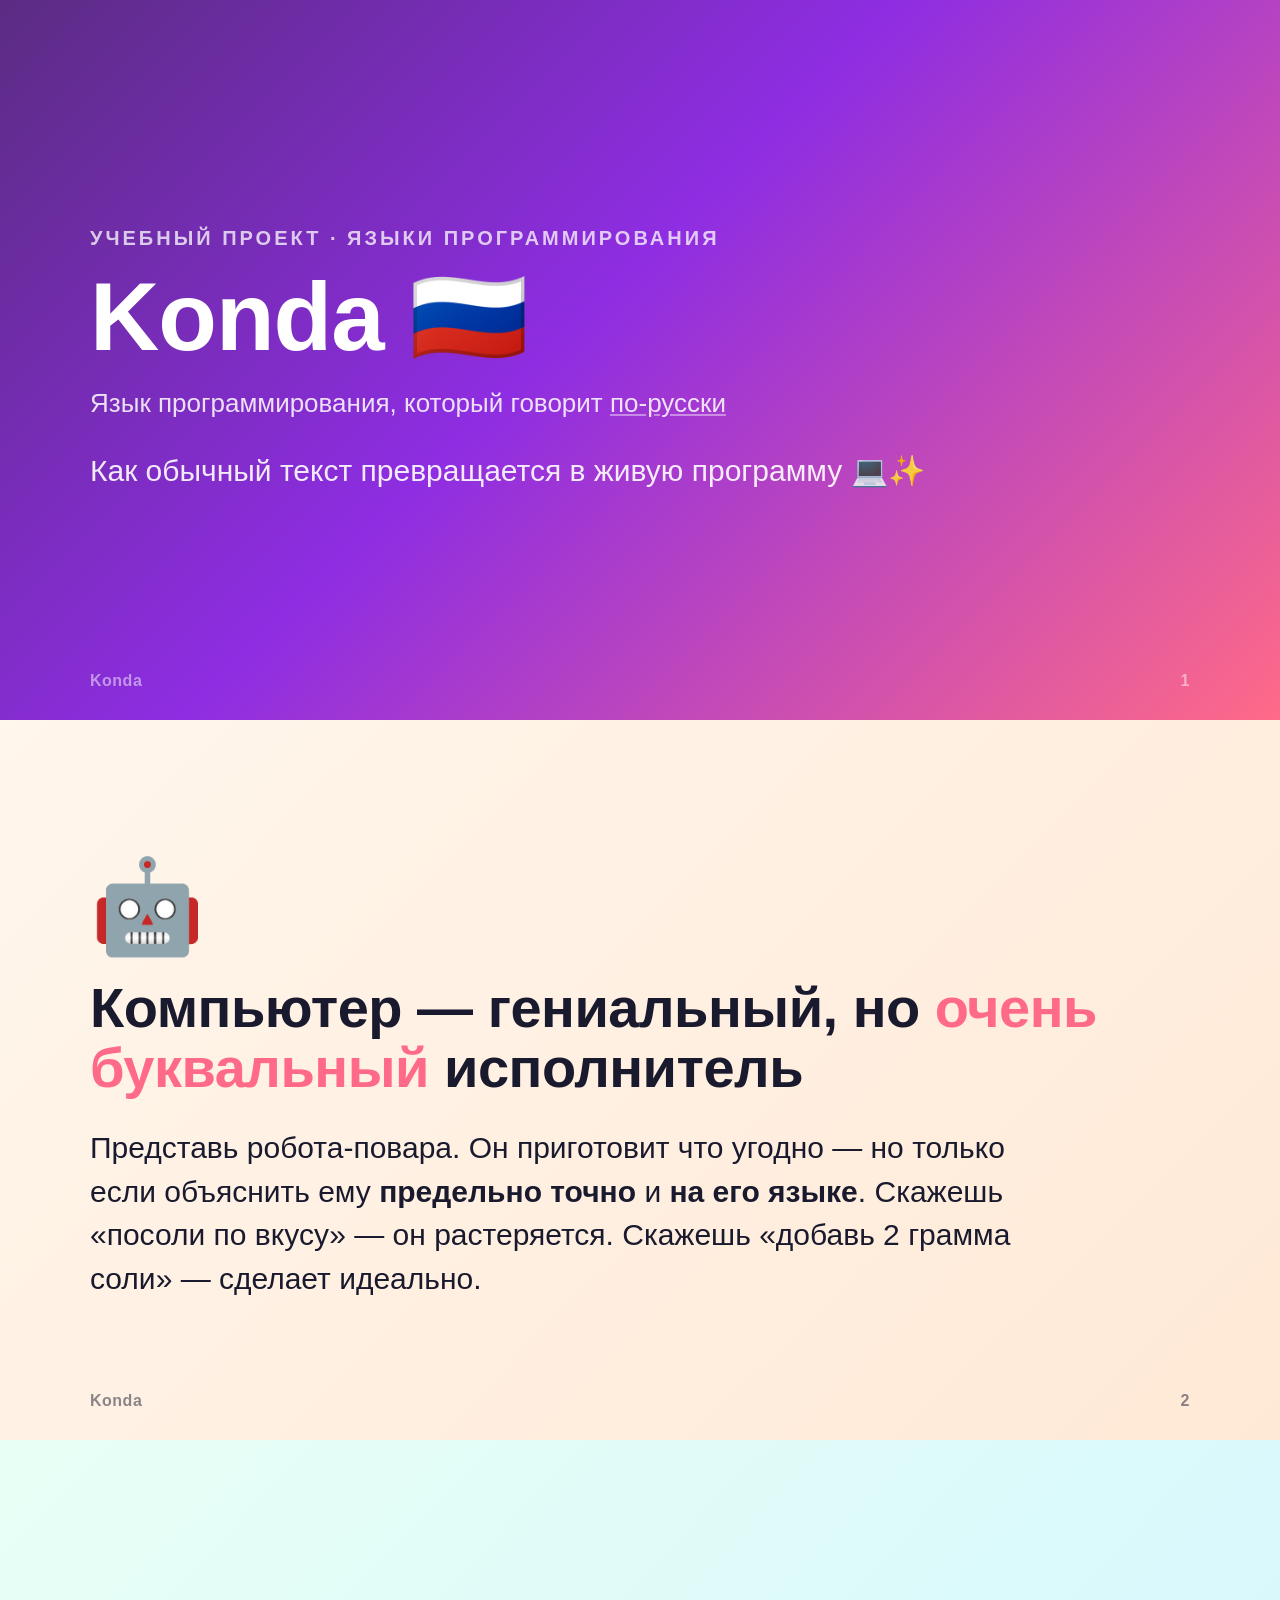
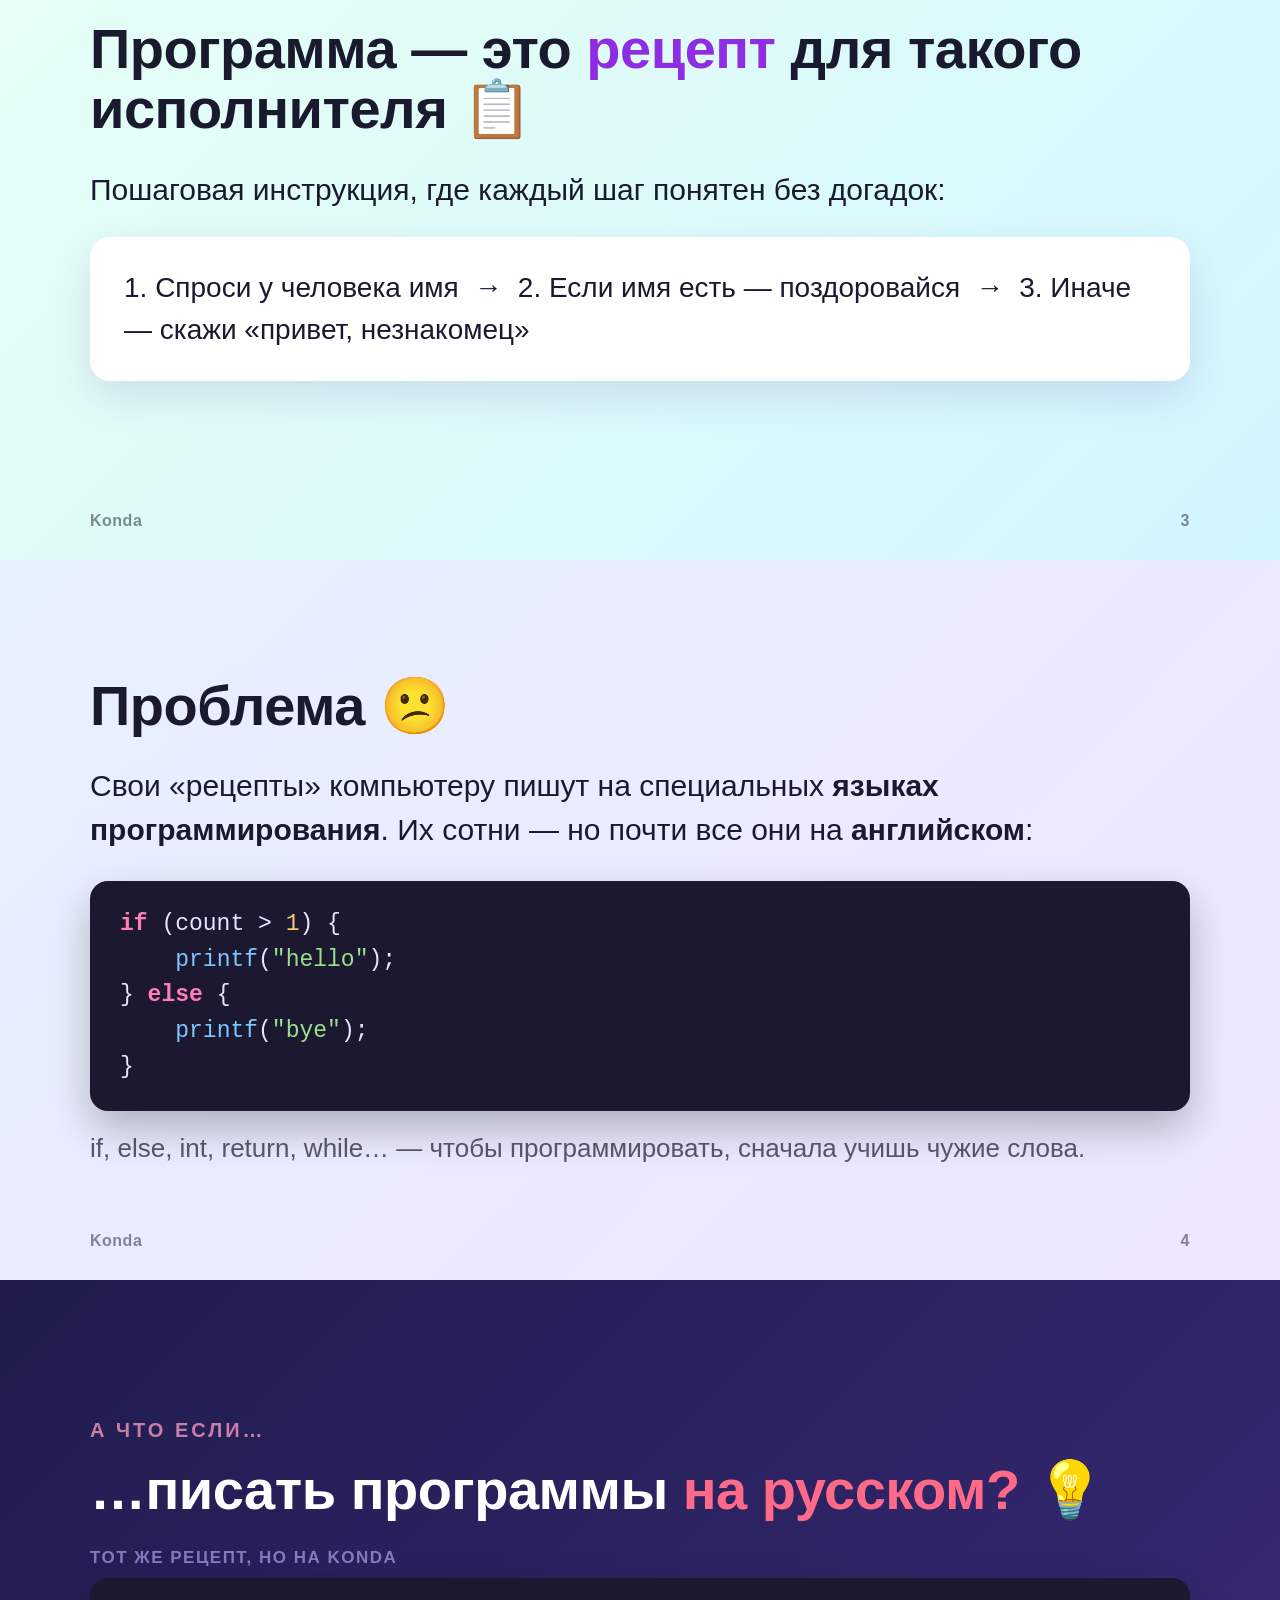
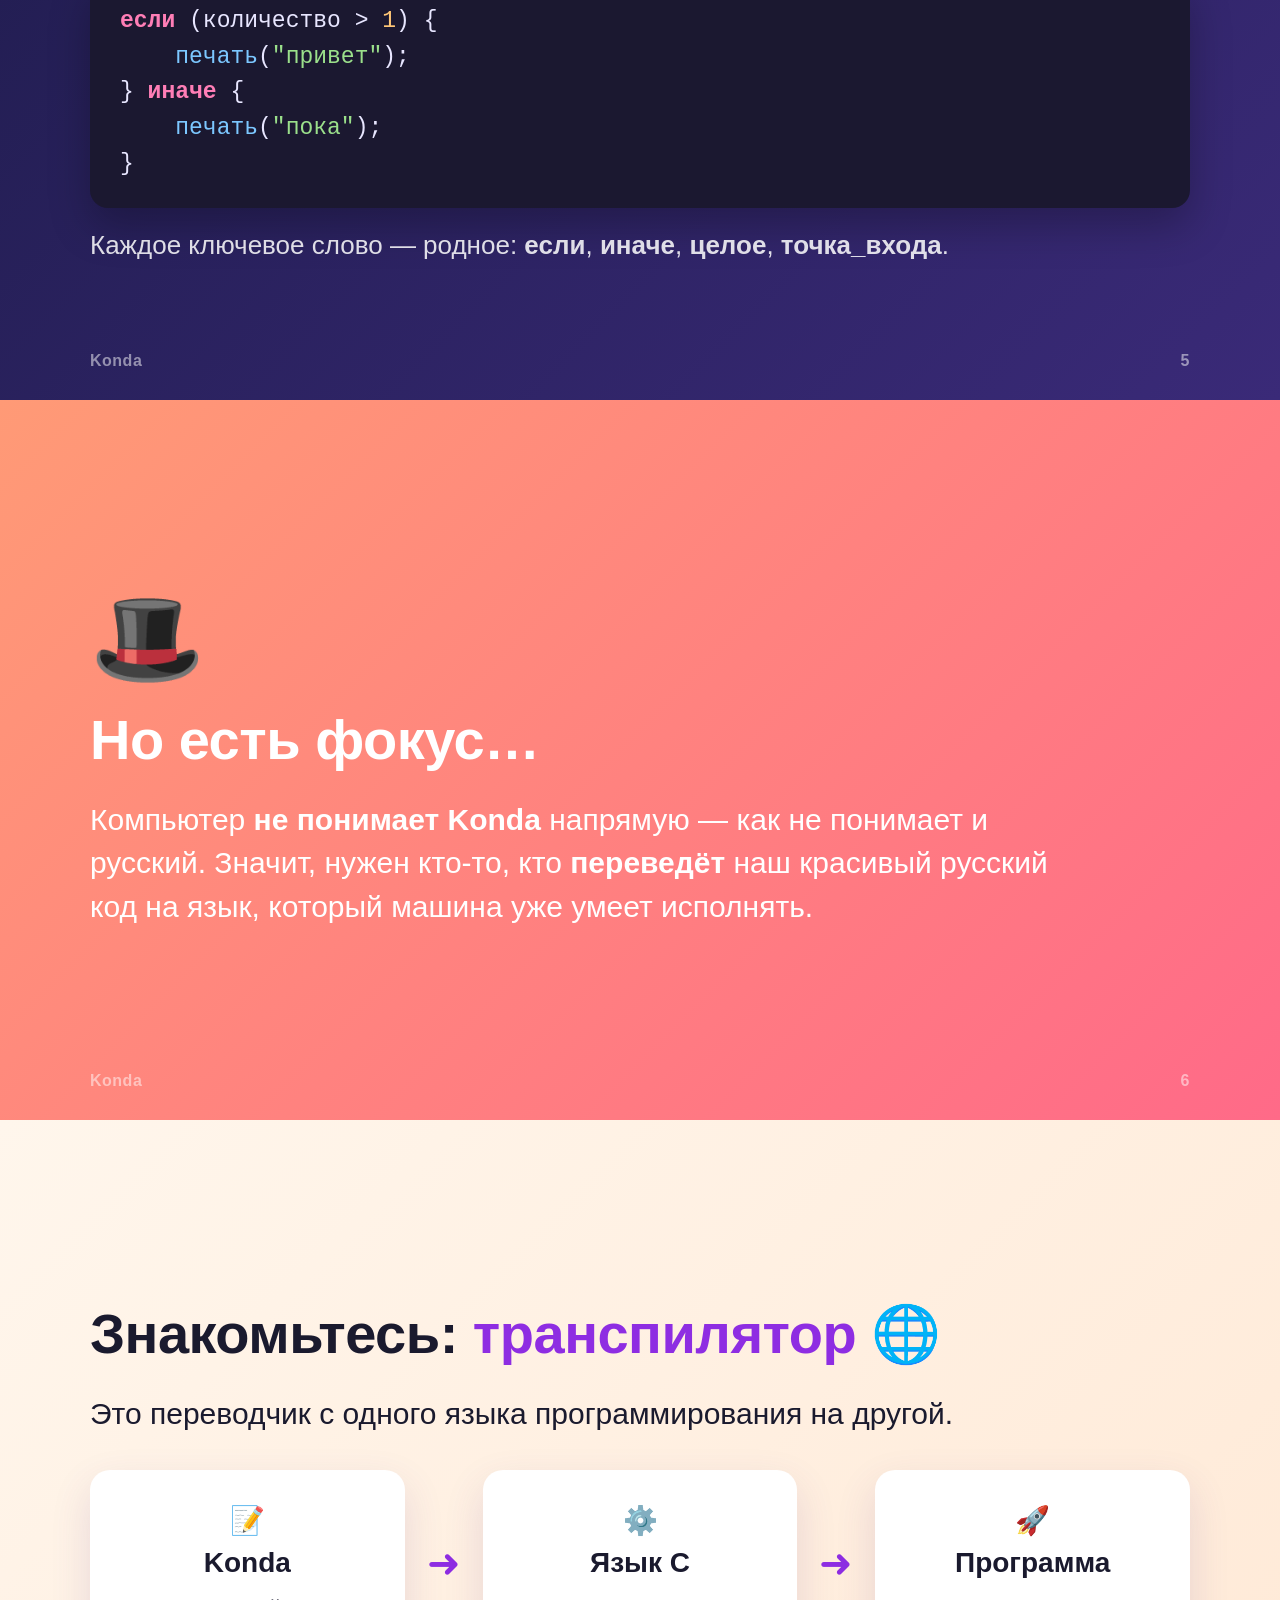
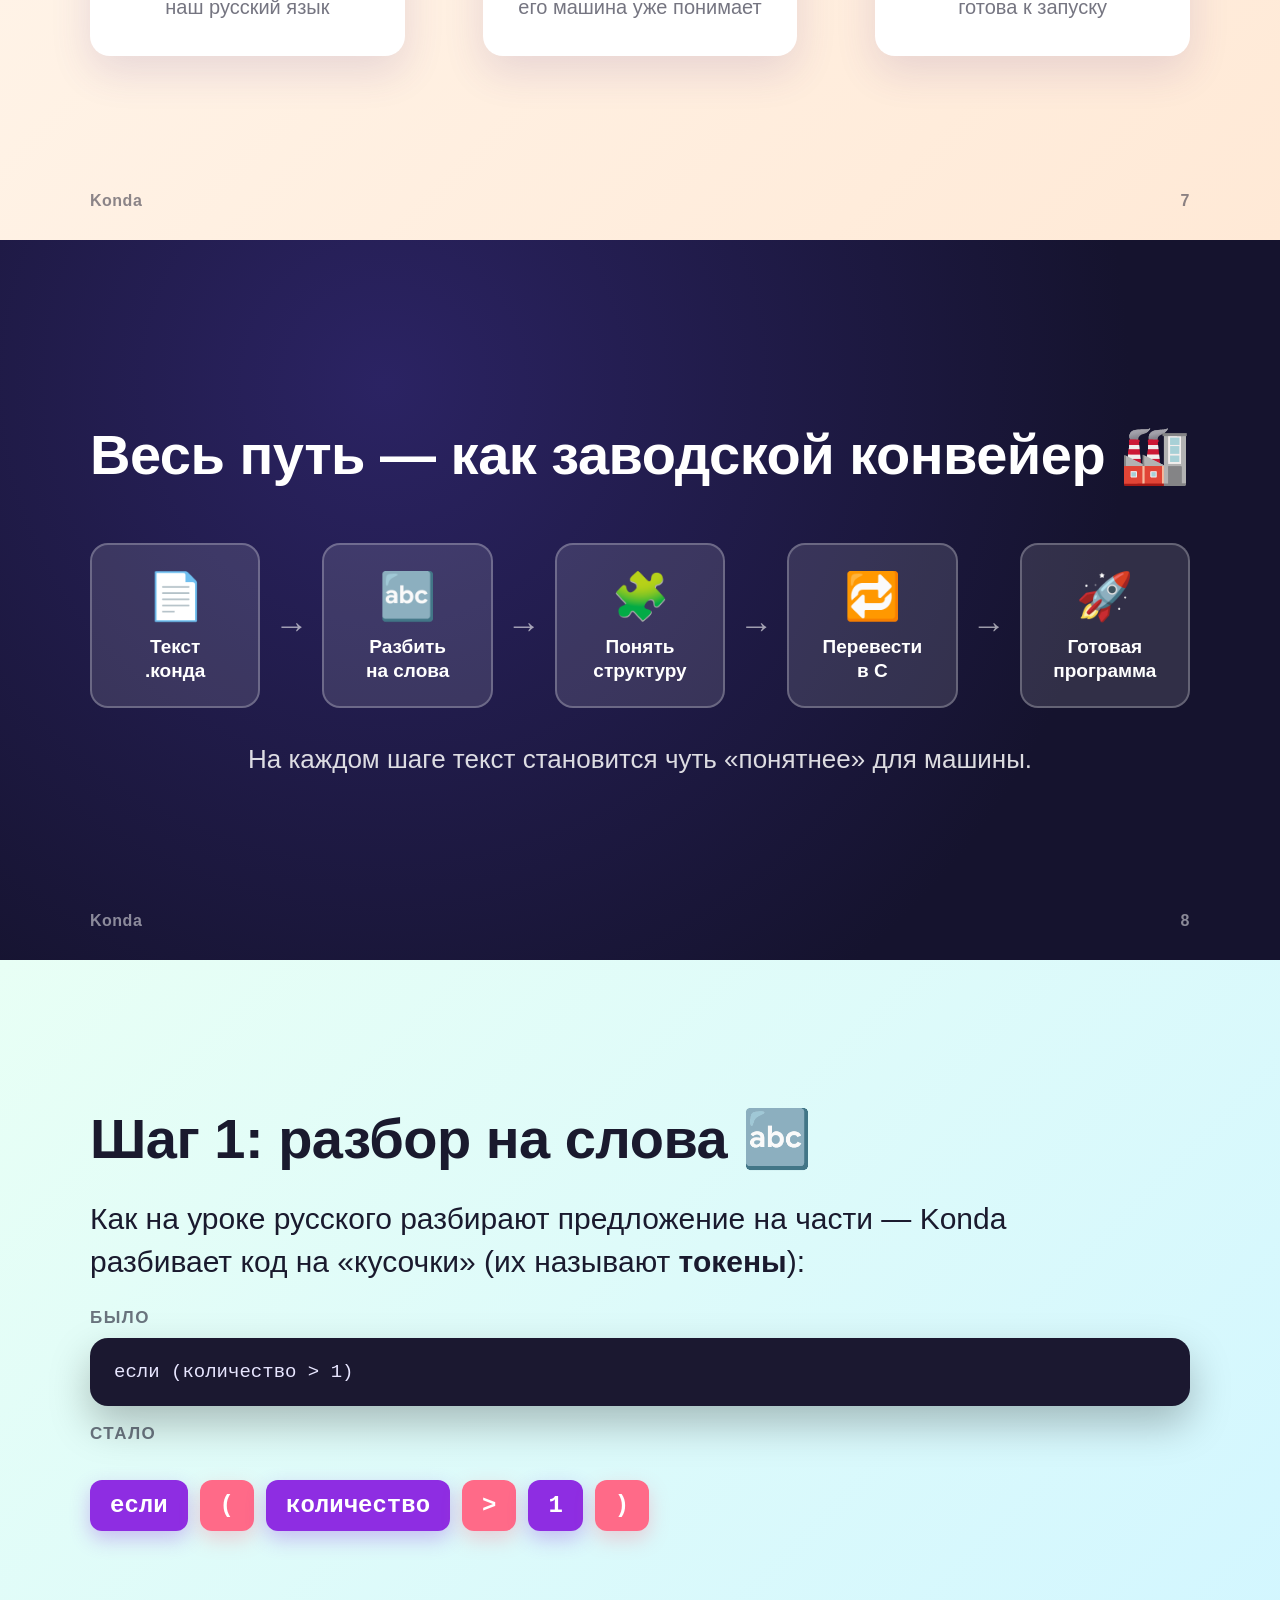
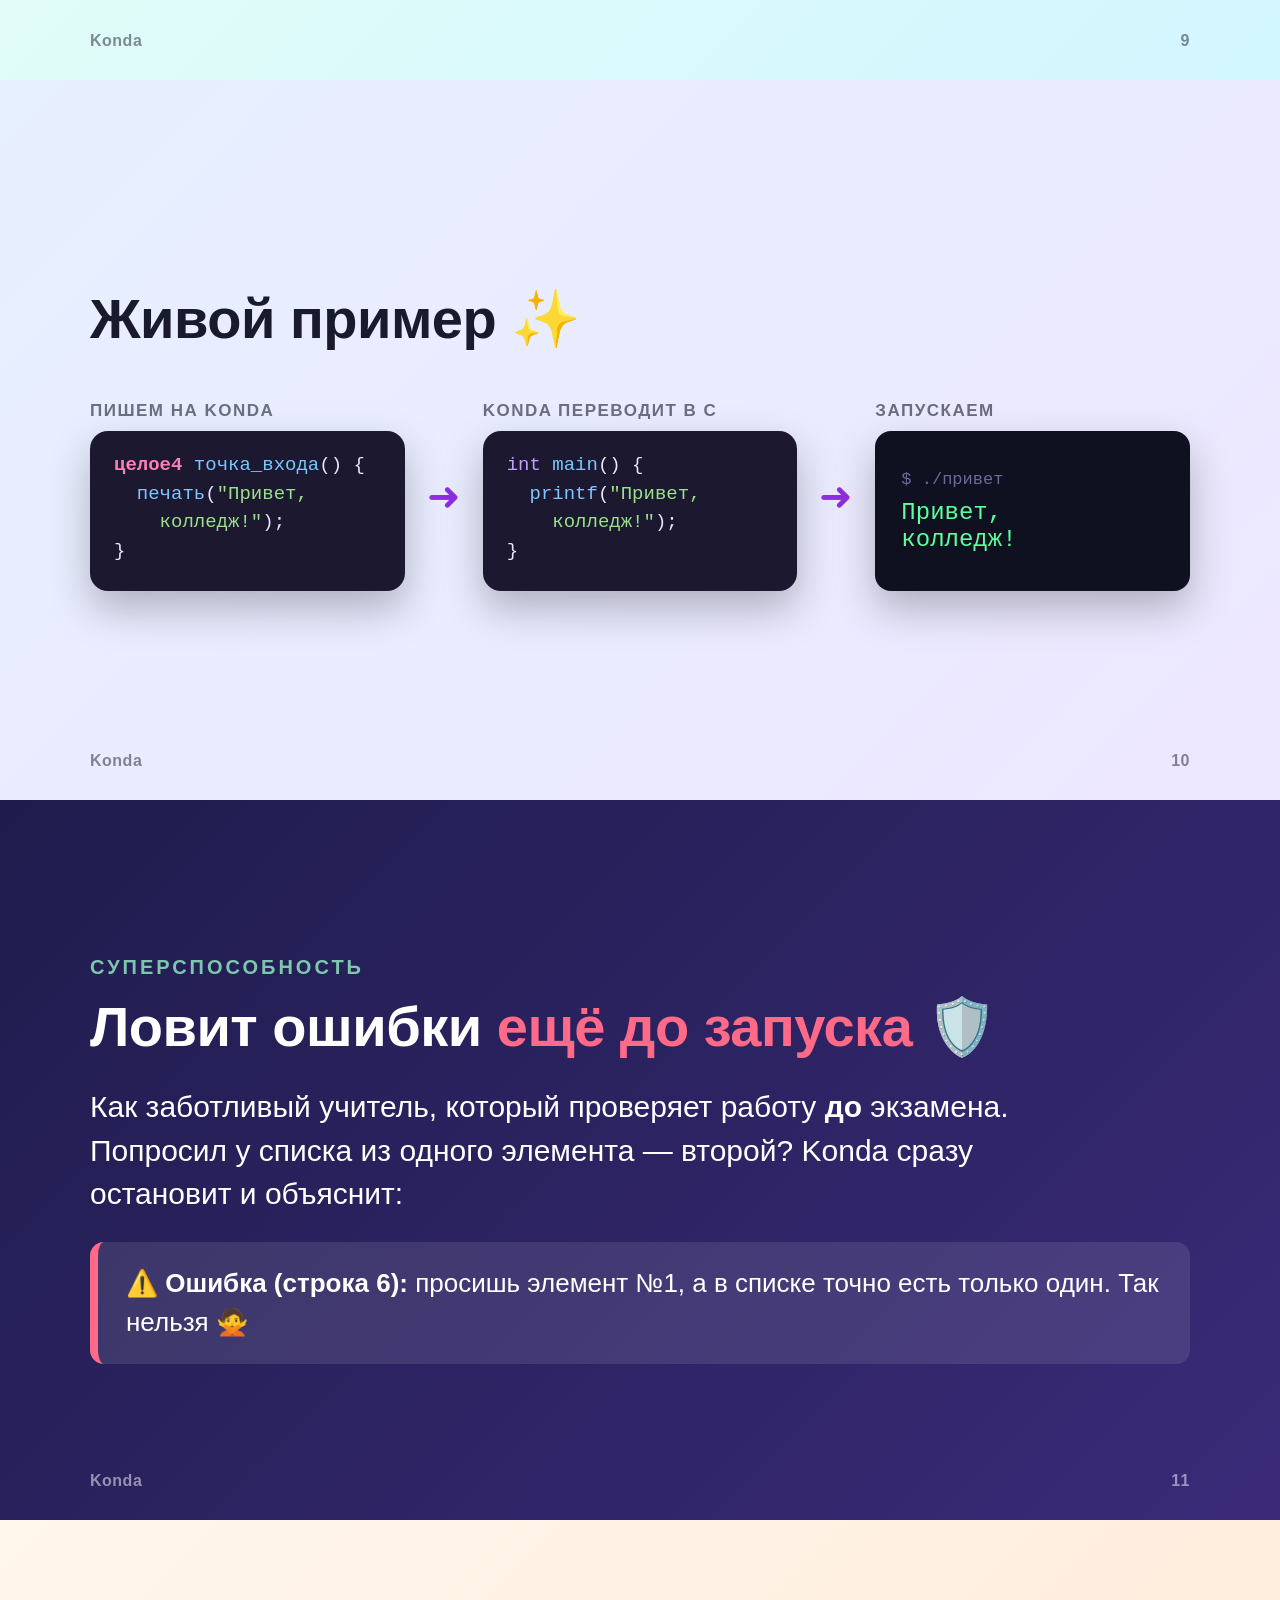
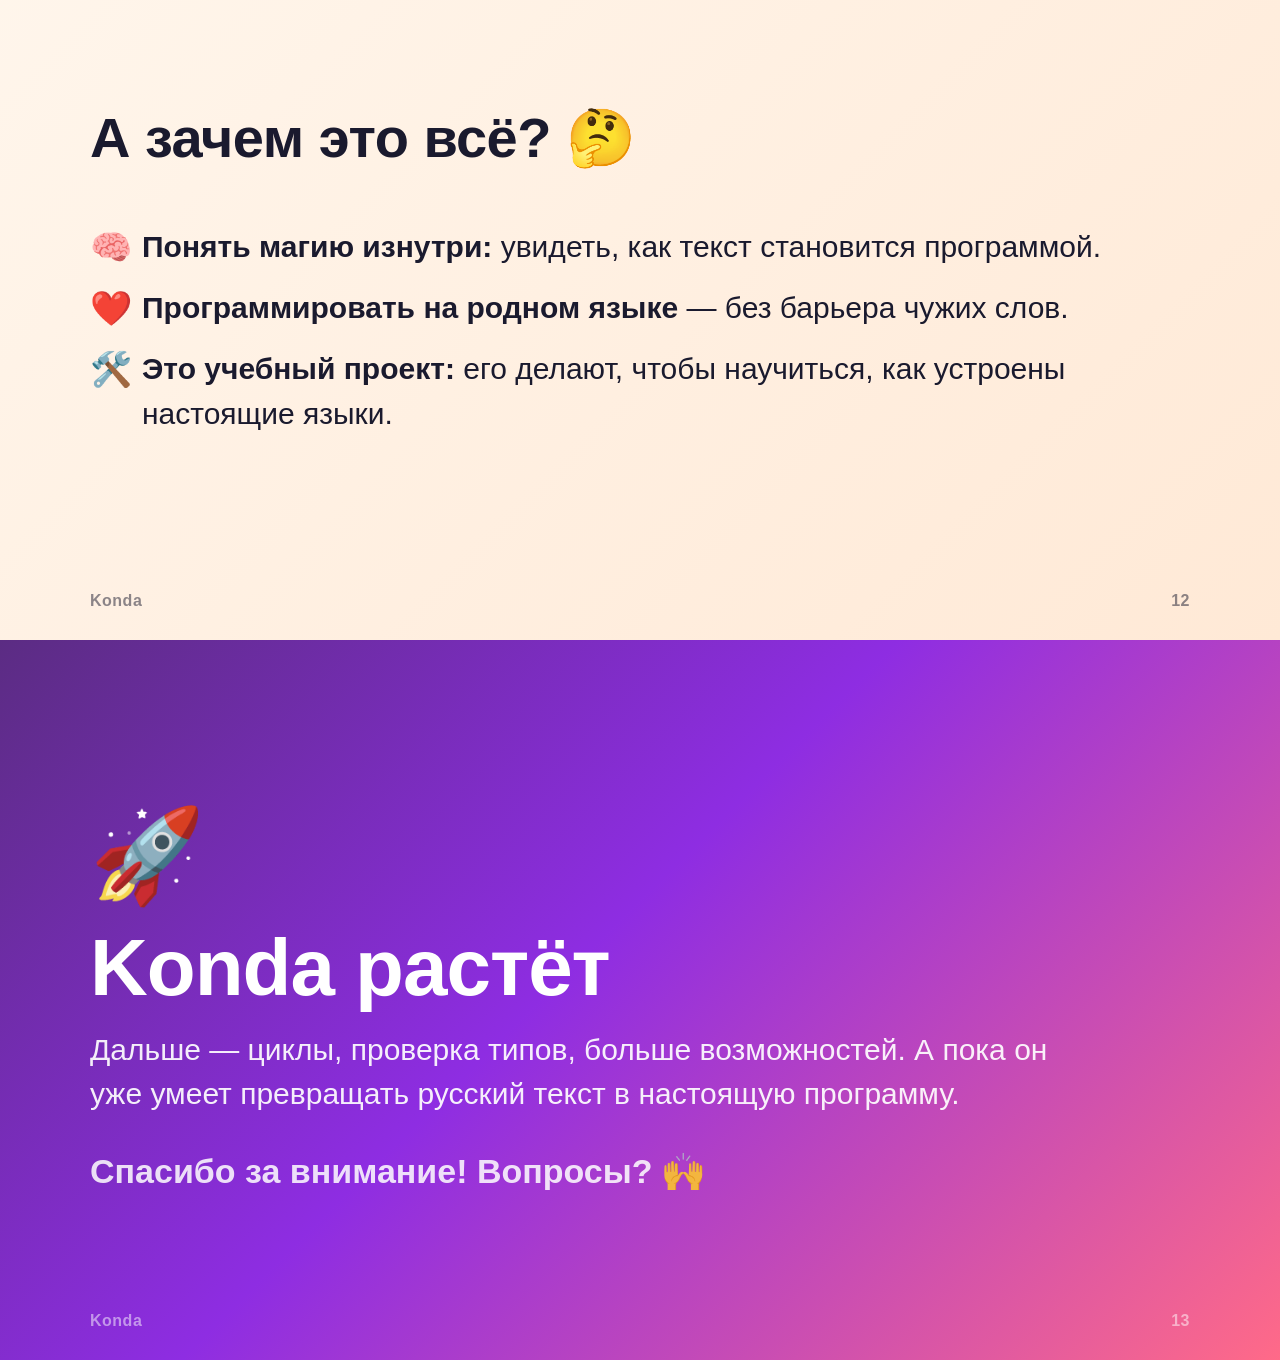
==== docs/konda_presentation.html @ 0100516e "docs: презентация Konda для нетехнической аудитории Слайды (PDF + HTML-исходник) объясняют проект «н" ====
<!DOCTYPE html>
<html lang="ru">
<head>
<meta charset="utf-8">
<title>Konda — презентация</title>
<style>
  @page { size: 1280px 720px; margin: 0; }

  * {
    box-sizing: border-box;
    margin: 0;
    padding: 0;
    -webkit-print-color-adjust: exact;
    print-color-adjust: exact;
  }

  html { font-size: 16px; }

  body {
    font-family: "Avenir Next", "Helvetica Neue", Arial, sans-serif;
    color: #1a1a2e;
  }

  .slide {
    width: 1280px;
    height: 720px;
    padding: 70px 90px;
    position: relative;
    overflow: hidden;
    page-break-after: always;
    display: flex;
    flex-direction: column;
    justify-content: center;
  }
  .slide:last-of-type { page-break-after: auto; }

  /* ===== палитры фонов ===== */
  .bg-title  { background: linear-gradient(135deg, #5b2c83 0%, #8e2de2 45%, #ff6a88 100%); color: #fff; }
  .bg-indigo { background: linear-gradient(135deg, #1f1c4d 0%, #3a2a78 100%); color: #fff; }
  .bg-cream  { background: linear-gradient(135deg, #fff6ec 0%, #ffe9d6 100%); }
  .bg-mint   { background: linear-gradient(135deg, #e8fff5 0%, #d2f6ff 100%); }
  .bg-coral  { background: linear-gradient(135deg, #ff9a76 0%, #ff6a88 100%); color: #fff; }
  .bg-sky    { background: linear-gradient(135deg, #e7f0ff 0%, #ede7ff 100%); }
  .bg-dark   { background: radial-gradient(circle at 30% 20%, #2b2363 0%, #15132e 70%); color: #fff; }

  /* ===== типографика ===== */
  .kicker {
    font-size: 20px;
    font-weight: 700;
    letter-spacing: 3px;
    text-transform: uppercase;
    opacity: .75;
    margin-bottom: 18px;
  }
  h1 { font-size: 96px; font-weight: 800; line-height: 1.02; letter-spacing: -1px; }
  h2 { font-size: 56px; font-weight: 800; line-height: 1.08; letter-spacing: -.5px; margin-bottom: 28px; }
  .lead { font-size: 30px; line-height: 1.45; font-weight: 500; max-width: 980px; }
  .big-emoji { font-size: 92px; line-height: 1; margin-bottom: 26px; }
  .sub { font-size: 26px; opacity: .85; margin-top: 22px; font-weight: 500; }

  .accent { color: #ff6a88; }
  .accent2 { color: #8e2de2; }

  ul.points { list-style: none; margin-top: 12px; }
  ul.points li {
    font-size: 30px;
    line-height: 1.5;
    margin: 16px 0;
    padding-left: 52px;
    position: relative;
    font-weight: 500;
  }
  ul.points li::before {
    content: attr(data-i);
    position: absolute;
    left: 0; top: -2px;
    font-size: 34px;
  }

  /* ===== код ===== */
  .code {
    font-family: "SF Mono", Menlo, Consolas, monospace;
    font-size: 23px;
    line-height: 1.55;
    background: #1b1830;
    color: #e8e6ff;
    border-radius: 18px;
    padding: 26px 30px;
    box-shadow: 0 18px 40px rgba(0,0,0,.25);
  }
  .code.small { font-size: 19px; line-height: 1.5; padding: 20px 24px; }
  .code .kw  { color: #ff7eb6; font-weight: 600; }
  .code .str { color: #9be08b; }
  .code .num { color: #ffc777; }
  .code .com { color: #7a78a0; font-style: italic; }
  .code .fn  { color: #7cc7ff; }
  .code .ty  { color: #c79bff; }
  .label {
    font-size: 17px; font-weight: 700; letter-spacing: 1.5px;
    text-transform: uppercase; opacity: .6; margin-bottom: 10px;
  }

  /* ===== конвейер ===== */
  .pipe { display: flex; align-items: stretch; gap: 14px; margin-top: 30px; }
  .pipe .step {
    flex: 1;
    background: rgba(255,255,255,.12);
    border: 2px solid rgba(255,255,255,.25);
    border-radius: 18px;
    padding: 24px 14px;
    text-align: center;
  }
  .pipe .step .e { font-size: 46px; display: block; margin-bottom: 12px; }
  .pipe .step .t { font-size: 19px; font-weight: 600; line-height: 1.25; }
  .pipe .arrow { display: flex; align-items: center; font-size: 34px; opacity: .6; }

  /* ===== три колонки (живой пример) ===== */
  .cols { display: flex; gap: 22px; align-items: stretch; margin-top: 24px; }
  .cols .col { flex: 1; display: flex; flex-direction: column; }
  .cols .arrow { display: flex; align-items: center; font-size: 40px; color: #8e2de2; }
  .screen {
    background: #0f1020; color: #5bff9b; border-radius: 16px;
    font-family: "SF Mono", Menlo, monospace; font-size: 24px;
    padding: 26px; box-shadow: 0 18px 40px rgba(0,0,0,.25);
    display: flex; flex-direction: column; justify-content: center;
    flex: 1; min-height: 160px;
  }
  .screen .prompt { color: #6b6b9a; font-size: 17px; margin-bottom: 10px; }

  /* карточки */
  .card {
    background: #fff; border-radius: 20px; padding: 30px 34px;
    box-shadow: 0 16px 40px rgba(90,60,140,.14);
    font-size: 28px; line-height: 1.5; font-weight: 500;
  }
  .callout {
    background: rgba(255,106,136,.14);
    border-left: 8px solid #ff6a88;
    border-radius: 14px; padding: 22px 28px;
    font-size: 26px; line-height: 1.5; margin-top: 26px; font-weight: 500;
  }

  /* нижний колонтитул */
  .foot {
    position: absolute; bottom: 30px; left: 90px; right: 90px;
    display: flex; justify-content: space-between;
    font-size: 16px; font-weight: 600; opacity: .5; letter-spacing: .5px;
  }

  .toks { display: flex; flex-wrap: wrap; gap: 12px; margin-top: 26px; }
  .tok {
    background: #8e2de2; color: #fff; border-radius: 12px;
    padding: 12px 20px; font-size: 24px; font-weight: 600;
    font-family: "SF Mono", Menlo, monospace;
    box-shadow: 0 8px 20px rgba(142,45,226,.3);
  }
  .tok.p { background: #ff6a88; box-shadow: 0 8px 20px rgba(255,106,136,.3); }
</style>
</head>
<body>

<!-- 1. Титул -->
<section class="slide bg-title">
  <div class="kicker">Учебный проект · языки программирования</div>
  <h1>Konda 🇷🇺</h1>
  <div class="sub">Язык программирования, который говорит&nbsp;<span style="text-decoration: underline; text-decoration-color: rgba(255,255,255,.5);">по-русски</span></div>
  <div class="lead" style="margin-top: 30px; opacity:.9;">Как обычный текст превращается в живую программу 💻✨</div>
  <div class="foot"><span>Konda</span><span>1</span></div>
</section>

<!-- 2. Компьютер = буквальный исполнитель -->
<section class="slide bg-cream">
  <div class="big-emoji">🤖</div>
  <h2>Компьютер — гениальный, но <span class="accent">очень буквальный</span> исполнитель</h2>
  <div class="lead">
    Представь робота-повара. Он приготовит что угодно —
    но только если объяснить ему <b>предельно точно</b> и <b>на его языке</b>.
    Скажешь «посоли по вкусу» — он растеряется. Скажешь «добавь 2 грамма соли» — сделает идеально.
  </div>
  <div class="foot"><span>Konda</span><span>2</span></div>
</section>

<!-- 3. Программа = рецепт -->
<section class="slide bg-mint">
  <h2>Программа — это <span class="accent2">рецепт</span> для такого исполнителя 📋</h2>
  <div class="lead" style="margin-bottom: 26px;">Пошаговая инструкция, где каждый шаг понятен без догадок:</div>
  <div class="card">
    1. Спроси у человека имя &nbsp;→&nbsp; 2. Если имя есть — поздоровайся &nbsp;→&nbsp; 3. Иначе — скажи «привет, незнакомец»
  </div>
  <div class="foot"><span>Konda</span><span>3</span></div>
</section>

<!-- 4. Проблема: языки на английском -->
<section class="slide bg-sky">
  <h2>Проблема 😕</h2>
  <div class="lead">
    Свои «рецепты» компьютеру пишут на специальных <b>языках программирования</b>.
    Их сотни — но почти все они на <b>английском</b>:
  </div>
  <div class="code" style="margin-top: 30px;">
<span class="kw">if</span> (count > <span class="num">1</span>) {<br>
&nbsp;&nbsp;&nbsp;&nbsp;<span class="fn">printf</span>(<span class="str">"hello"</span>);<br>
} <span class="kw">else</span> {<br>
&nbsp;&nbsp;&nbsp;&nbsp;<span class="fn">printf</span>(<span class="str">"bye"</span>);<br>
}
  </div>
  <div class="sub" style="opacity:.7;">if, else, int, return, while… — чтобы программировать, сначала учишь чужие слова.</div>
  <div class="foot"><span>Konda</span><span>4</span></div>
</section>

<!-- 5. Идея Konda -->
<section class="slide bg-indigo">
  <div class="kicker" style="color:#ff9ec4;">А что если…</div>
  <h2>…писать программы <span class="accent">на русском?</span> 💡</h2>
  <div class="label" style="color:#bdb8ff;">тот же рецепт, но на Konda</div>
  <div class="code">
<span class="kw">если</span> (количество > <span class="num">1</span>) {<br>
&nbsp;&nbsp;&nbsp;&nbsp;<span class="fn">печать</span>(<span class="str">"привет"</span>);<br>
} <span class="kw">иначе</span> {<br>
&nbsp;&nbsp;&nbsp;&nbsp;<span class="fn">печать</span>(<span class="str">"пока"</span>);<br>
}
  </div>
  <div class="sub">Каждое ключевое слово — родное: <b>если</b>, <b>иначе</b>, <b>целое</b>, <b>точка_входа</b>.</div>
  <div class="foot"><span>Konda</span><span>5</span></div>
</section>

<!-- 6. Хитрость -->
<section class="slide bg-coral">
  <div class="big-emoji">🎩</div>
  <h2>Но есть фокус…</h2>
  <div class="lead">
    Компьютер <b>не понимает Konda</b> напрямую — как не понимает и русский.
    Значит, нужен кто-то, кто <b>переведёт</b> наш красивый русский код
    на язык, который машина уже умеет исполнять.
  </div>
  <div class="foot"><span>Konda</span><span>6</span></div>
</section>

<!-- 7. Транспилятор = переводчик -->
<section class="slide bg-cream">
  <h2>Знакомьтесь: <span class="accent2">транспилятор</span> 🌐</h2>
  <div class="lead" style="margin-bottom: 10px;">Это переводчик с одного языка программирования на другой.</div>
  <div class="cols" style="align-items:center;">
    <div class="col"><div class="card" style="text-align:center;">📝<br><b>Konda</b><br><span style="font-size:20px;opacity:.6;">наш русский язык</span></div></div>
    <div class="arrow">➜</div>
    <div class="col"><div class="card" style="text-align:center;">⚙️<br><b>Язык C</b><br><span style="font-size:20px;opacity:.6;">его машина уже понимает</span></div></div>
    <div class="arrow">➜</div>
    <div class="col"><div class="card" style="text-align:center;">🚀<br><b>Программа</b><br><span style="font-size:20px;opacity:.6;">готова к запуску</span></div></div>
  </div>
  <div class="foot"><span>Konda</span><span>7</span></div>
</section>

<!-- 8. Конвейер -->
<section class="slide bg-dark">
  <h2>Весь путь — как заводской конвейер 🏭</h2>
  <div class="pipe">
    <div class="step"><span class="e">📄</span><span class="t">Текст<br>.конда</span></div>
    <div class="arrow">→</div>
    <div class="step"><span class="e">🔤</span><span class="t">Разбить<br>на слова</span></div>
    <div class="arrow">→</div>
    <div class="step"><span class="e">🧩</span><span class="t">Понять<br>структуру</span></div>
    <div class="arrow">→</div>
    <div class="step"><span class="e">🔁</span><span class="t">Перевести<br>в C</span></div>
    <div class="arrow">→</div>
    <div class="step"><span class="e">🚀</span><span class="t">Готовая<br>программа</span></div>
  </div>
  <div class="sub" style="margin-top:36px; text-align:center;">На каждом шаге текст становится чуть «понятнее» для машины.</div>
  <div class="foot"><span>Konda</span><span>8</span></div>
</section>

<!-- 9. Токены -->
<section class="slide bg-mint">
  <h2>Шаг 1: разбор на слова 🔤</h2>
  <div class="lead">Как на уроке русского разбирают предложение на части — Konda разбивает код на «кусочки» (их называют <b>токены</b>):</div>
  <div class="label" style="margin-top:24px;">было</div>
  <div class="code small">если (количество > 1)</div>
  <div class="label" style="margin-top:18px;">стало</div>
  <div class="toks">
    <span class="tok">если</span><span class="tok p">(</span><span class="tok">количество</span>
    <span class="tok p">&gt;</span><span class="tok">1</span><span class="tok p">)</span>
  </div>
  <div class="foot"><span>Konda</span><span>9</span></div>
</section>

<!-- 10. Живой пример -->
<section class="slide bg-sky">
  <h2>Живой пример ✨</h2>
  <div class="cols">
    <div class="col">
      <div class="label">пишем на Konda</div>
      <div class="code small" style="flex:1;">
<span class="kw">целое4</span> <span class="fn">точка_входа</span>() {<br>
&nbsp;&nbsp;<span class="fn">печать</span>(<span class="str">"Привет,</span><br>
&nbsp;&nbsp;&nbsp;&nbsp;<span class="str">колледж!"</span>);<br>
}
      </div>
    </div>
    <div class="arrow">➜</div>
    <div class="col">
      <div class="label">Konda переводит в C</div>
      <div class="code small" style="flex:1;">
<span class="ty">int</span> <span class="fn">main</span>() {<br>
&nbsp;&nbsp;<span class="fn">printf</span>(<span class="str">"Привет,</span><br>
&nbsp;&nbsp;&nbsp;&nbsp;<span class="str">колледж!"</span>);<br>
}
      </div>
    </div>
    <div class="arrow">➜</div>
    <div class="col">
      <div class="label">запускаем</div>
      <div class="screen">
        <div class="prompt">$ ./привет</div>
        Привет,<br>колледж!
      </div>
    </div>
  </div>
  <div class="foot"><span>Konda</span><span>10</span></div>
</section>

<!-- 11. Проверка ошибок -->
<section class="slide bg-indigo">
  <div class="kicker" style="color:#9bffcc;">Суперспособность</div>
  <h2>Ловит ошибки <span class="accent">ещё до запуска</span> 🛡️</h2>
  <div class="lead">
    Как заботливый учитель, который проверяет работу <b>до</b> экзамена.
    Попросил у списка из одного элемента — второй? Konda сразу остановит и объяснит:
  </div>
  <div class="callout" style="background:rgba(255,255,255,.1); border-color:#ff6a88; color:#fff;">
    ⚠️ <b>Ошибка (строка 6):</b> просишь элемент №1, а в списке точно есть только один. Так нельзя 🙅
  </div>
  <div class="foot"><span>Konda</span><span>11</span></div>
</section>

<!-- 12. Зачем -->
<section class="slide bg-cream">
  <h2>А зачем это всё? 🤔</h2>
  <ul class="points">
    <li data-i="🧠"><b>Понять магию изнутри:</b> увидеть, как текст становится программой.</li>
    <li data-i="❤️"><b>Программировать на родном языке</b> — без барьера чужих слов.</li>
    <li data-i="🛠️"><b>Это учебный проект:</b> его делают, чтобы научиться, как устроены настоящие языки.</li>
  </ul>
  <div class="foot"><span>Konda</span><span>12</span></div>
</section>

<!-- 13. Финал -->
<section class="slide bg-title">
  <div class="big-emoji">🚀</div>
  <h1 style="font-size:80px;">Konda растёт</h1>
  <div class="lead" style="margin-top:20px; opacity:.92;">
    Дальше — циклы, проверка типов, больше возможностей.
    А пока он уже умеет превращать русский текст в настоящую программу.
  </div>
  <div class="sub" style="font-size:34px; margin-top:36px;"><b>Спасибо за внимание! Вопросы? 🙌</b></div>
  <div class="foot"><span>Konda</span><span>13</span></div>
</section>

</body>
</html>
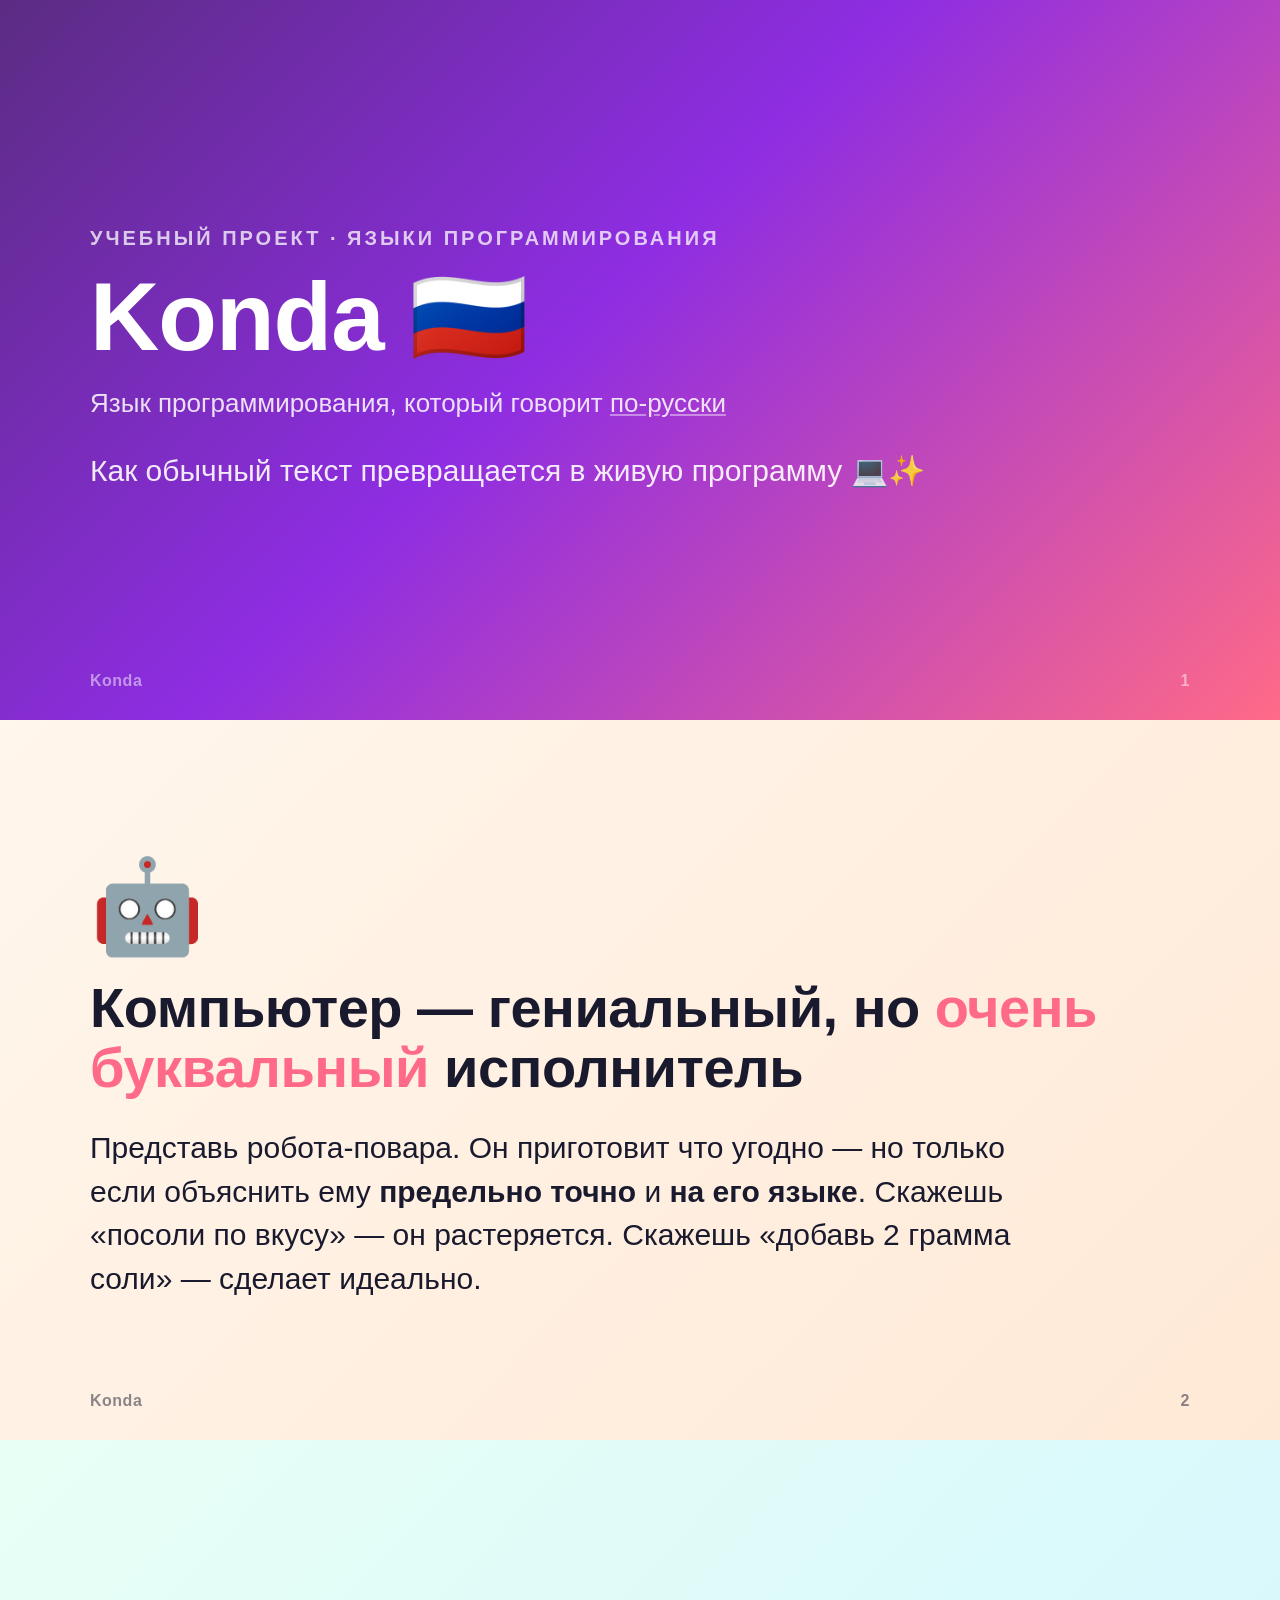
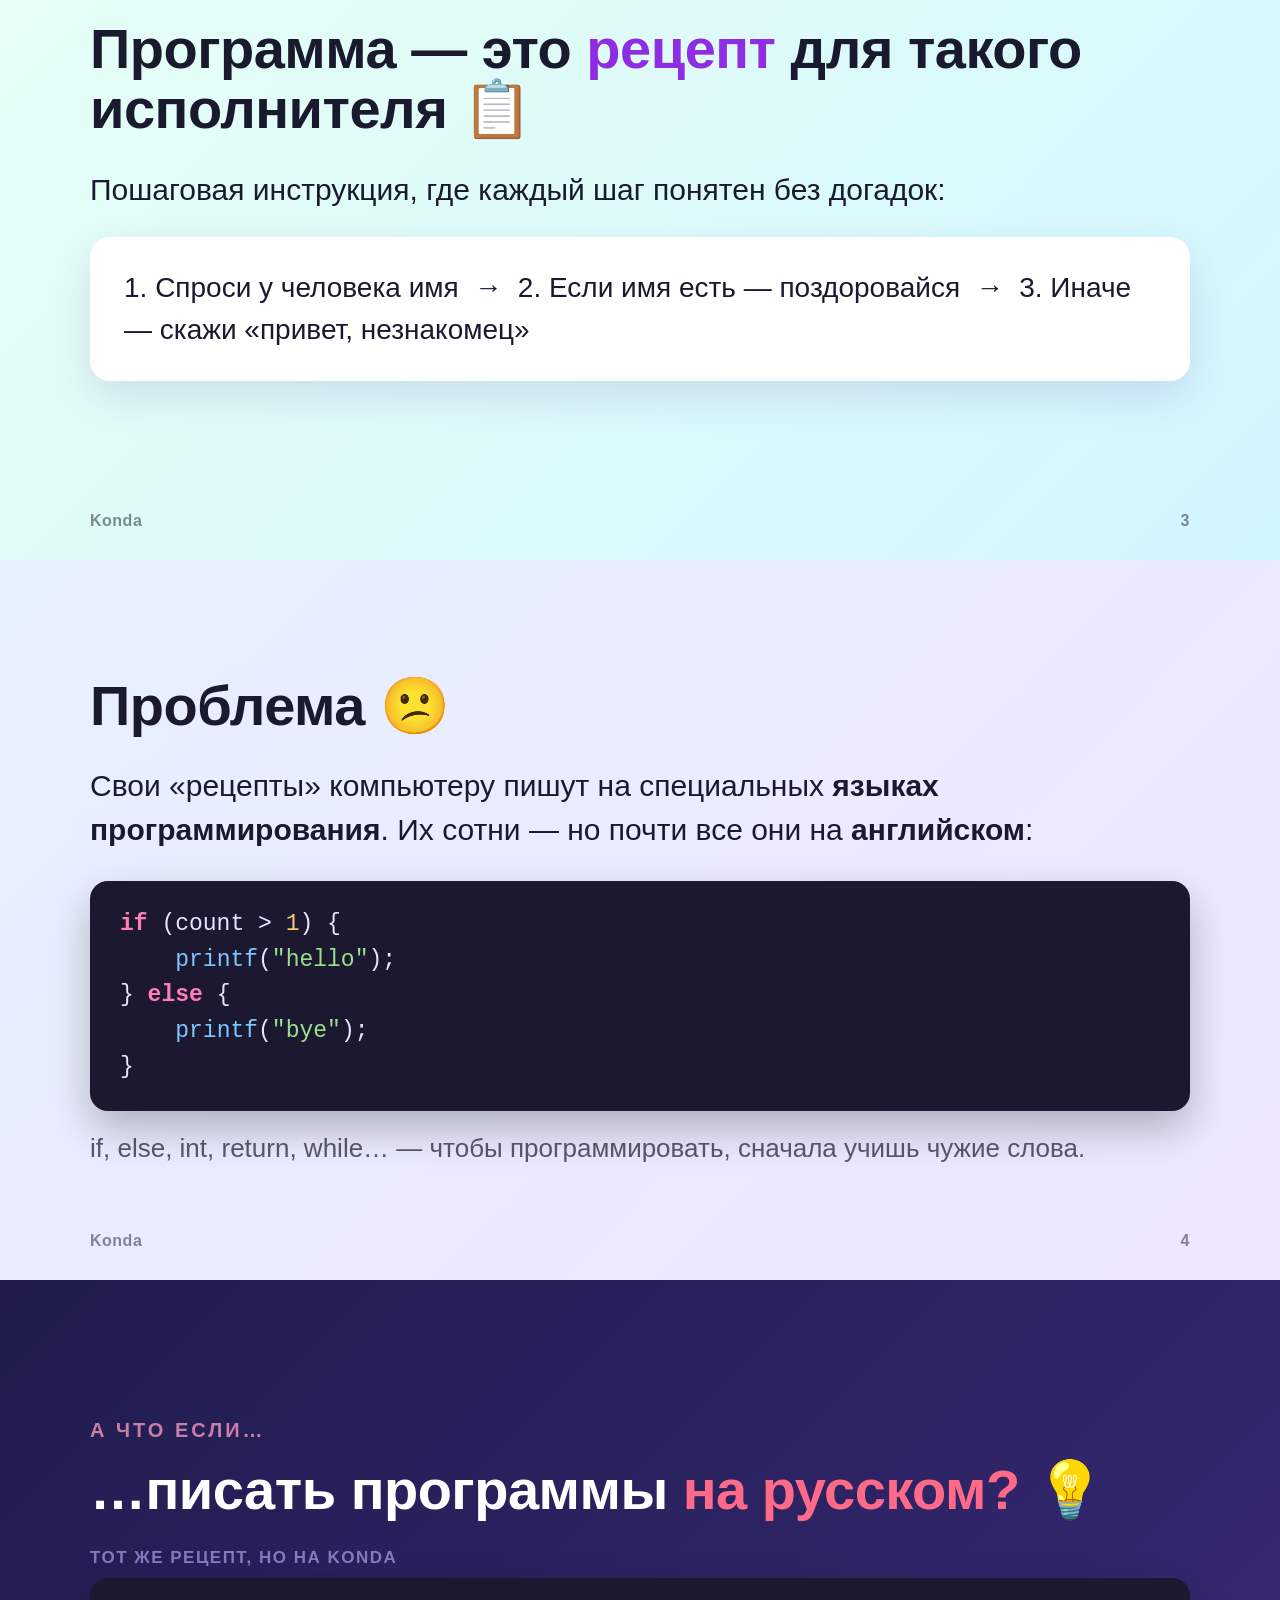
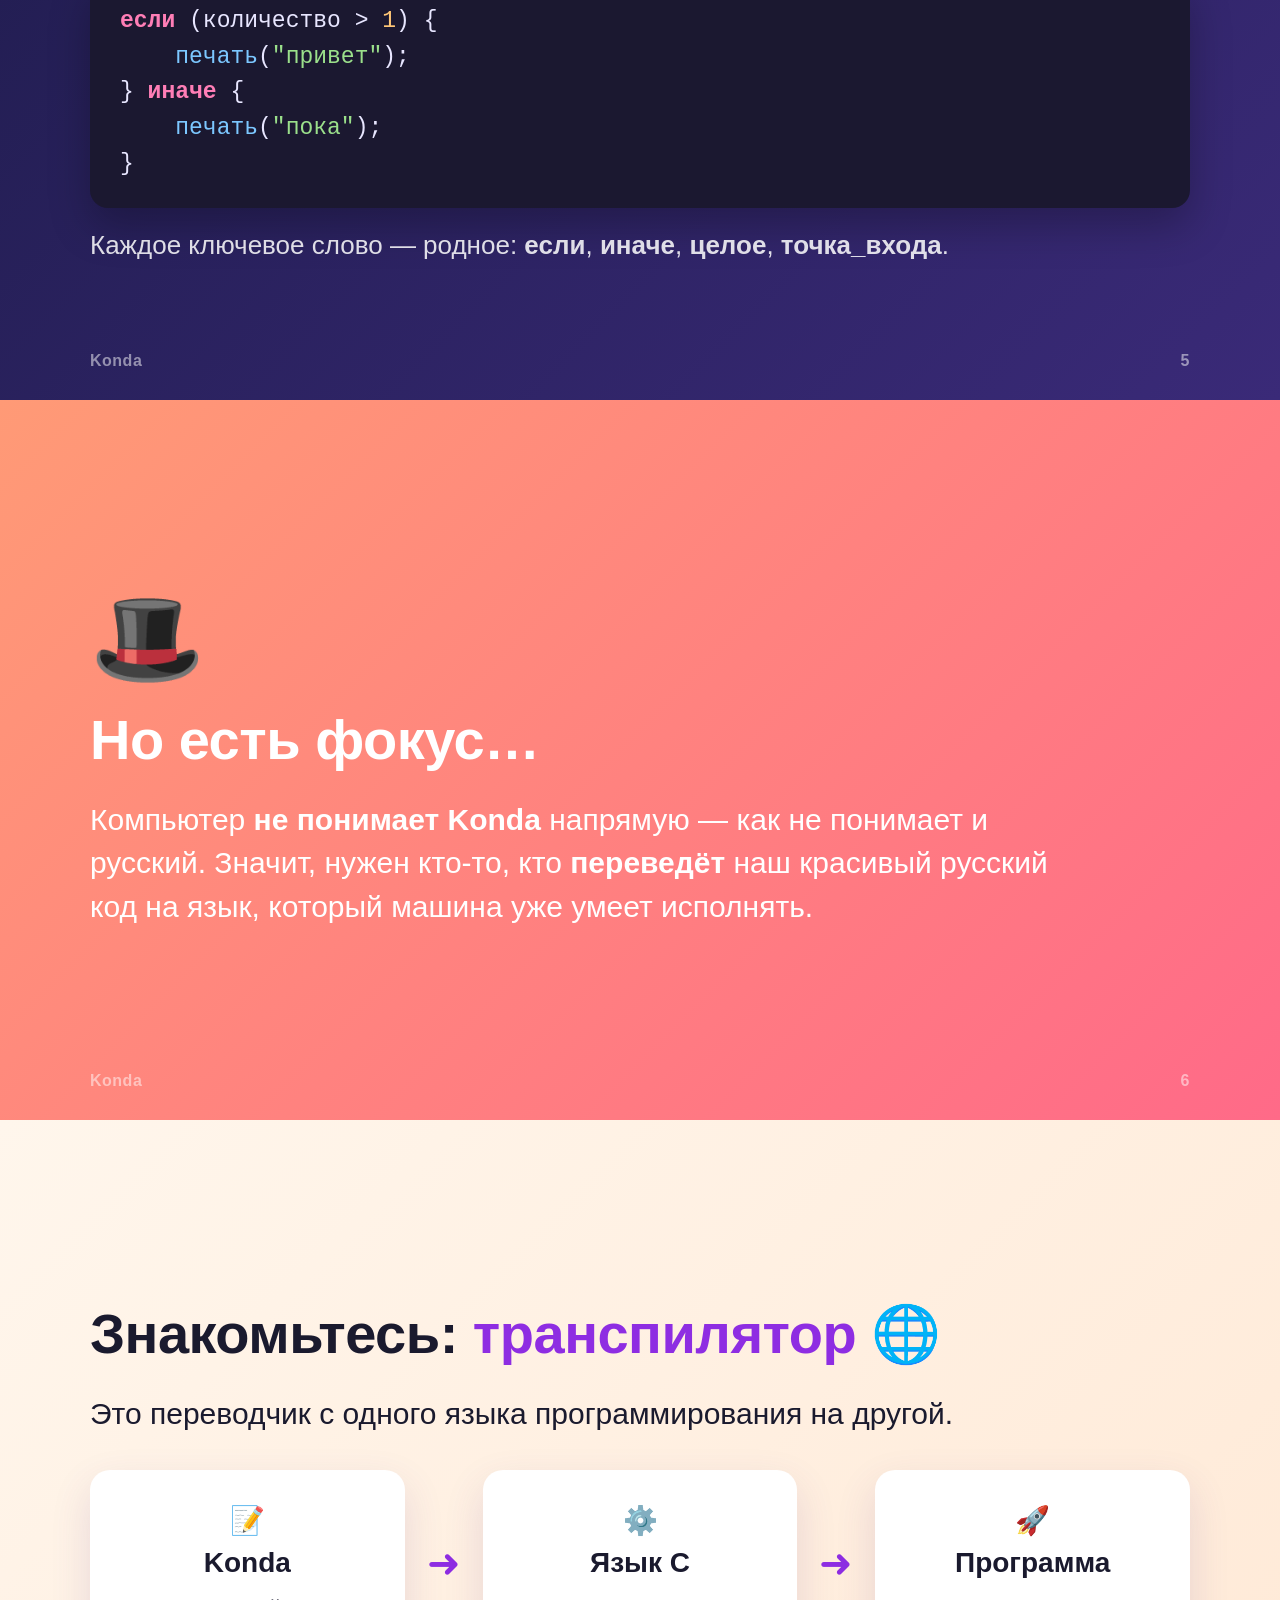
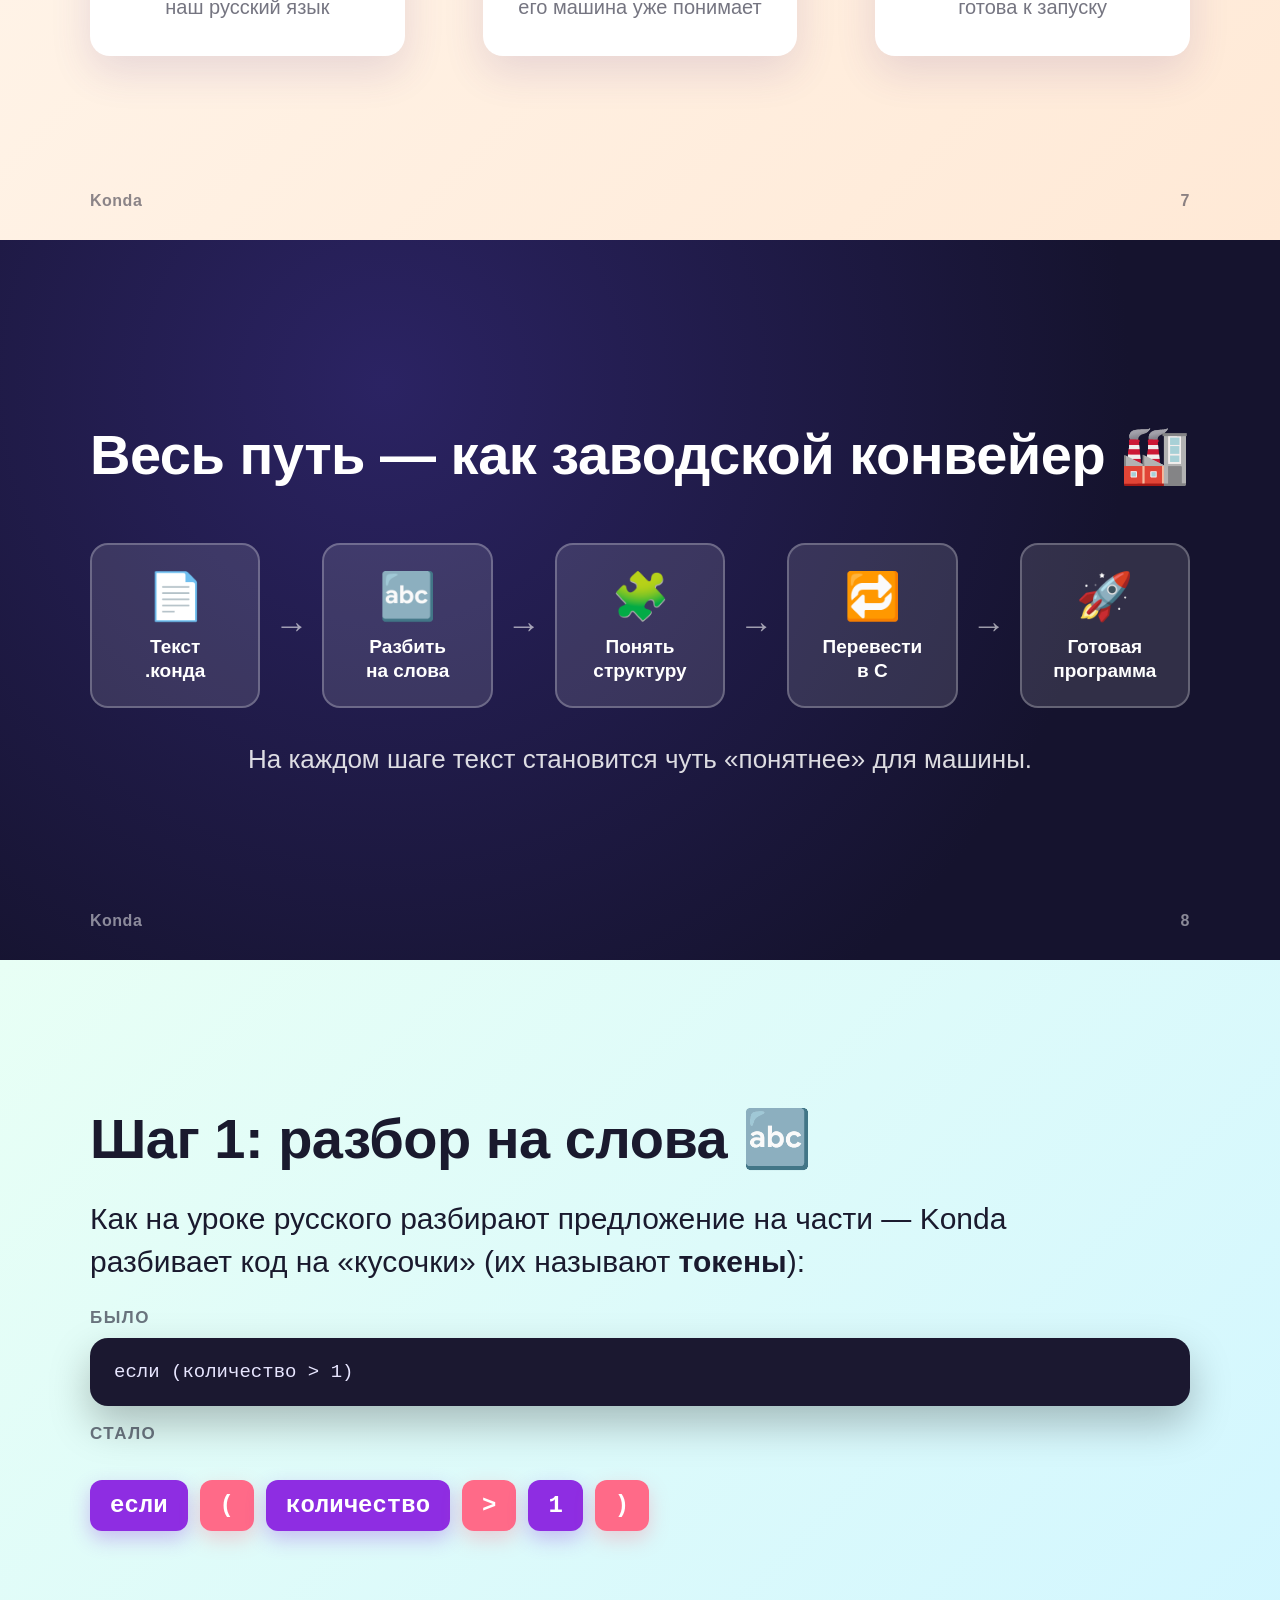
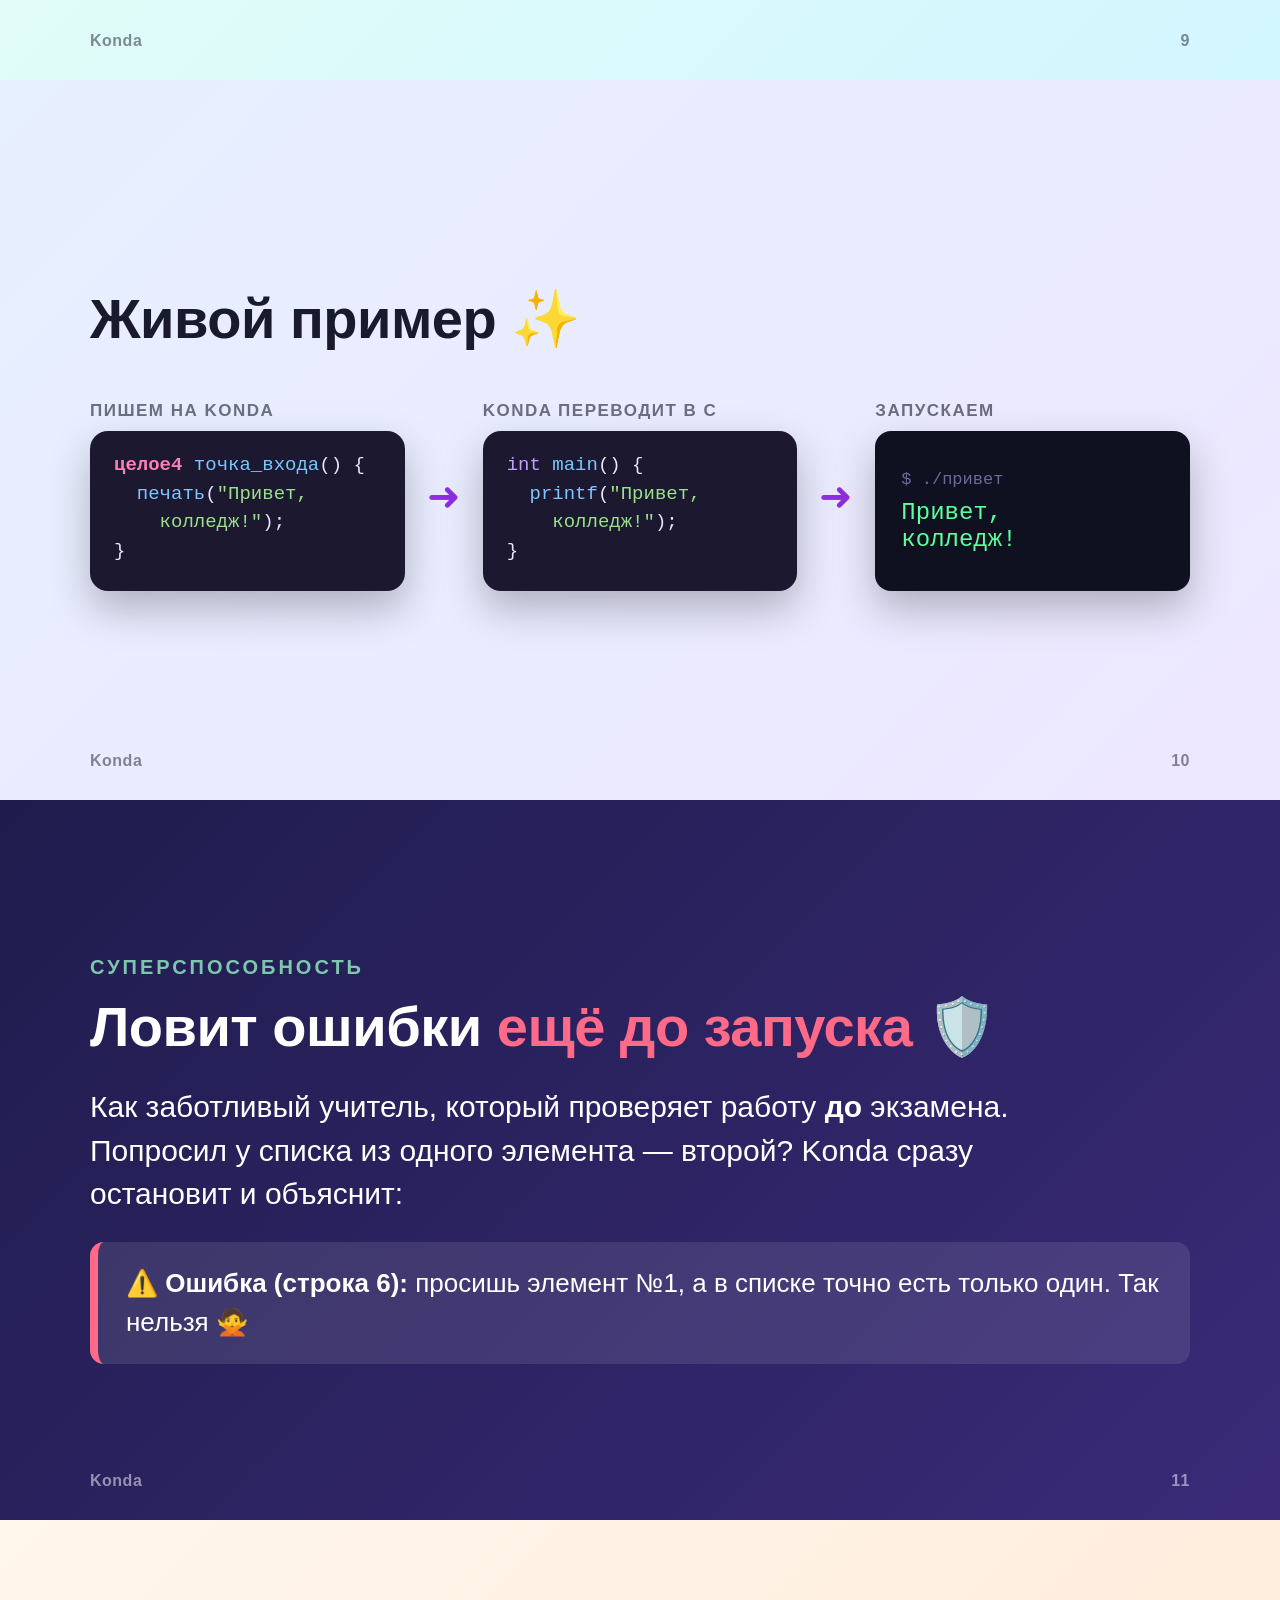
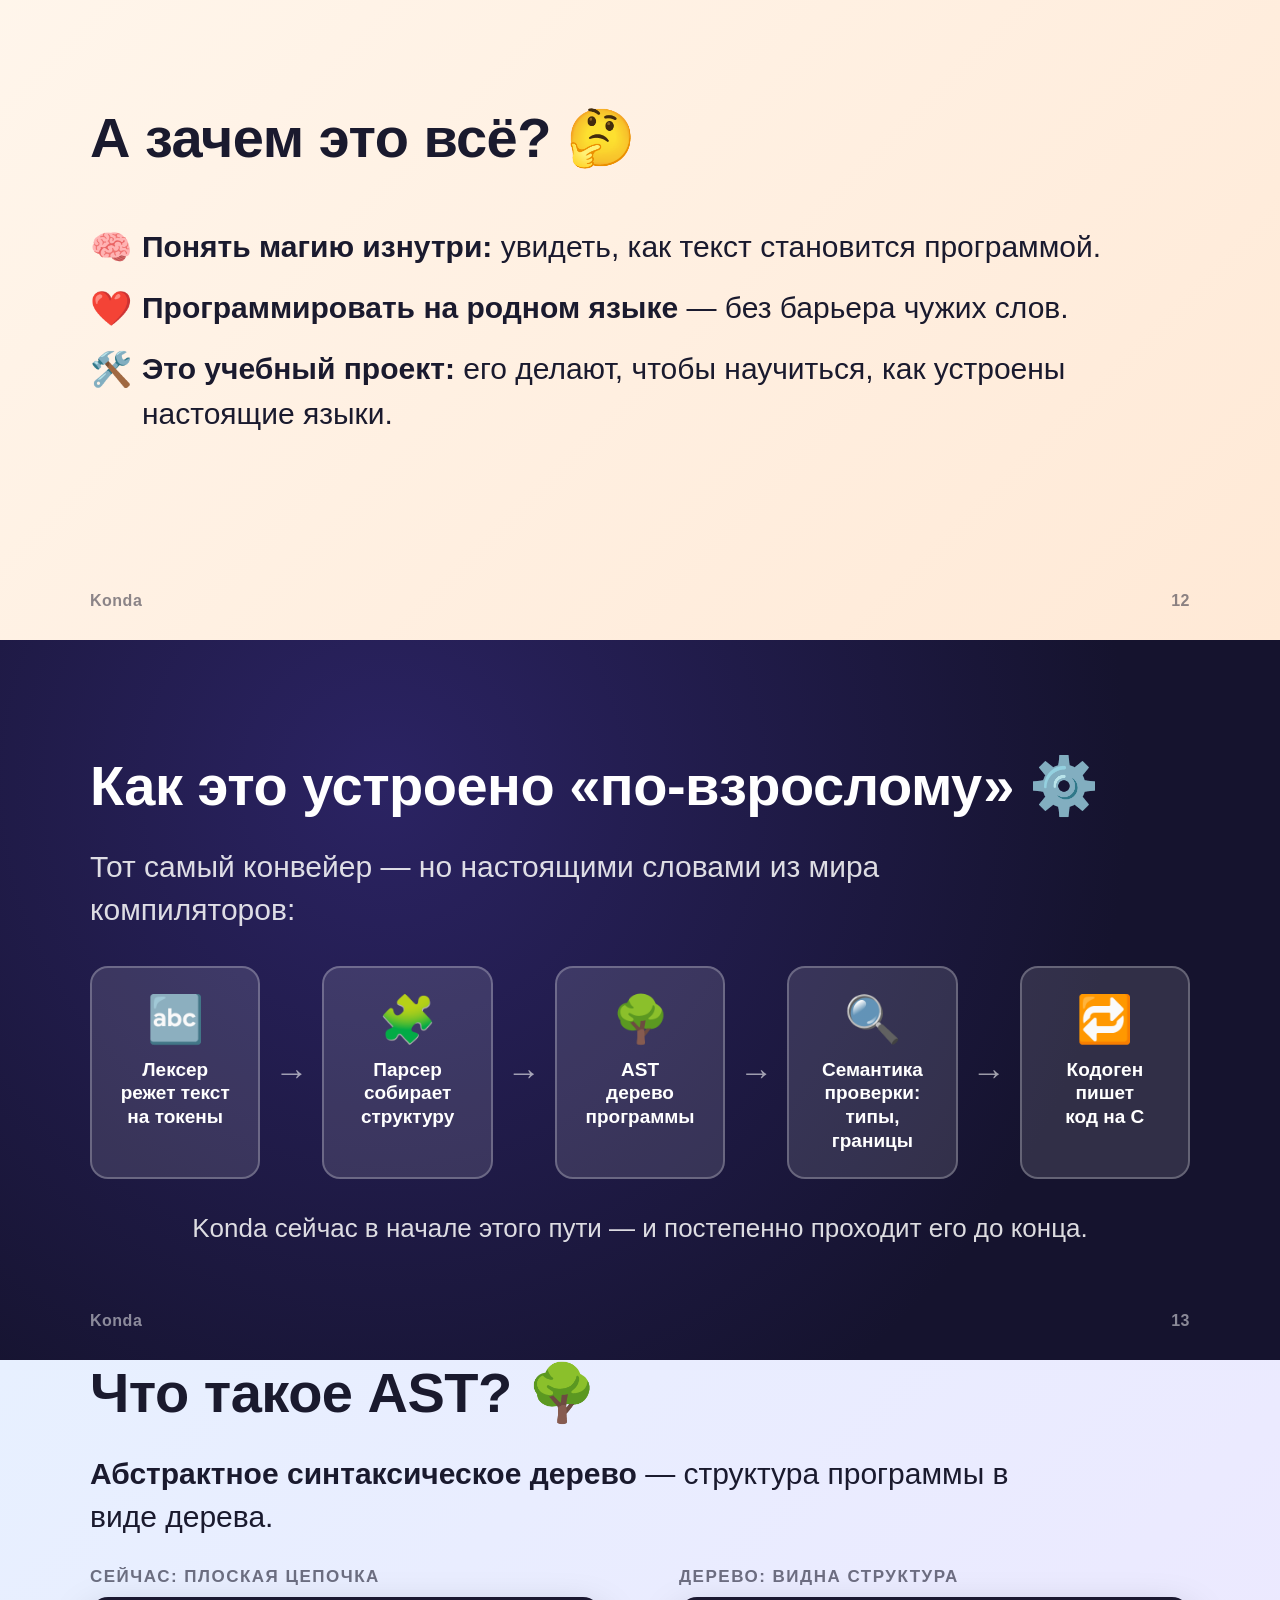
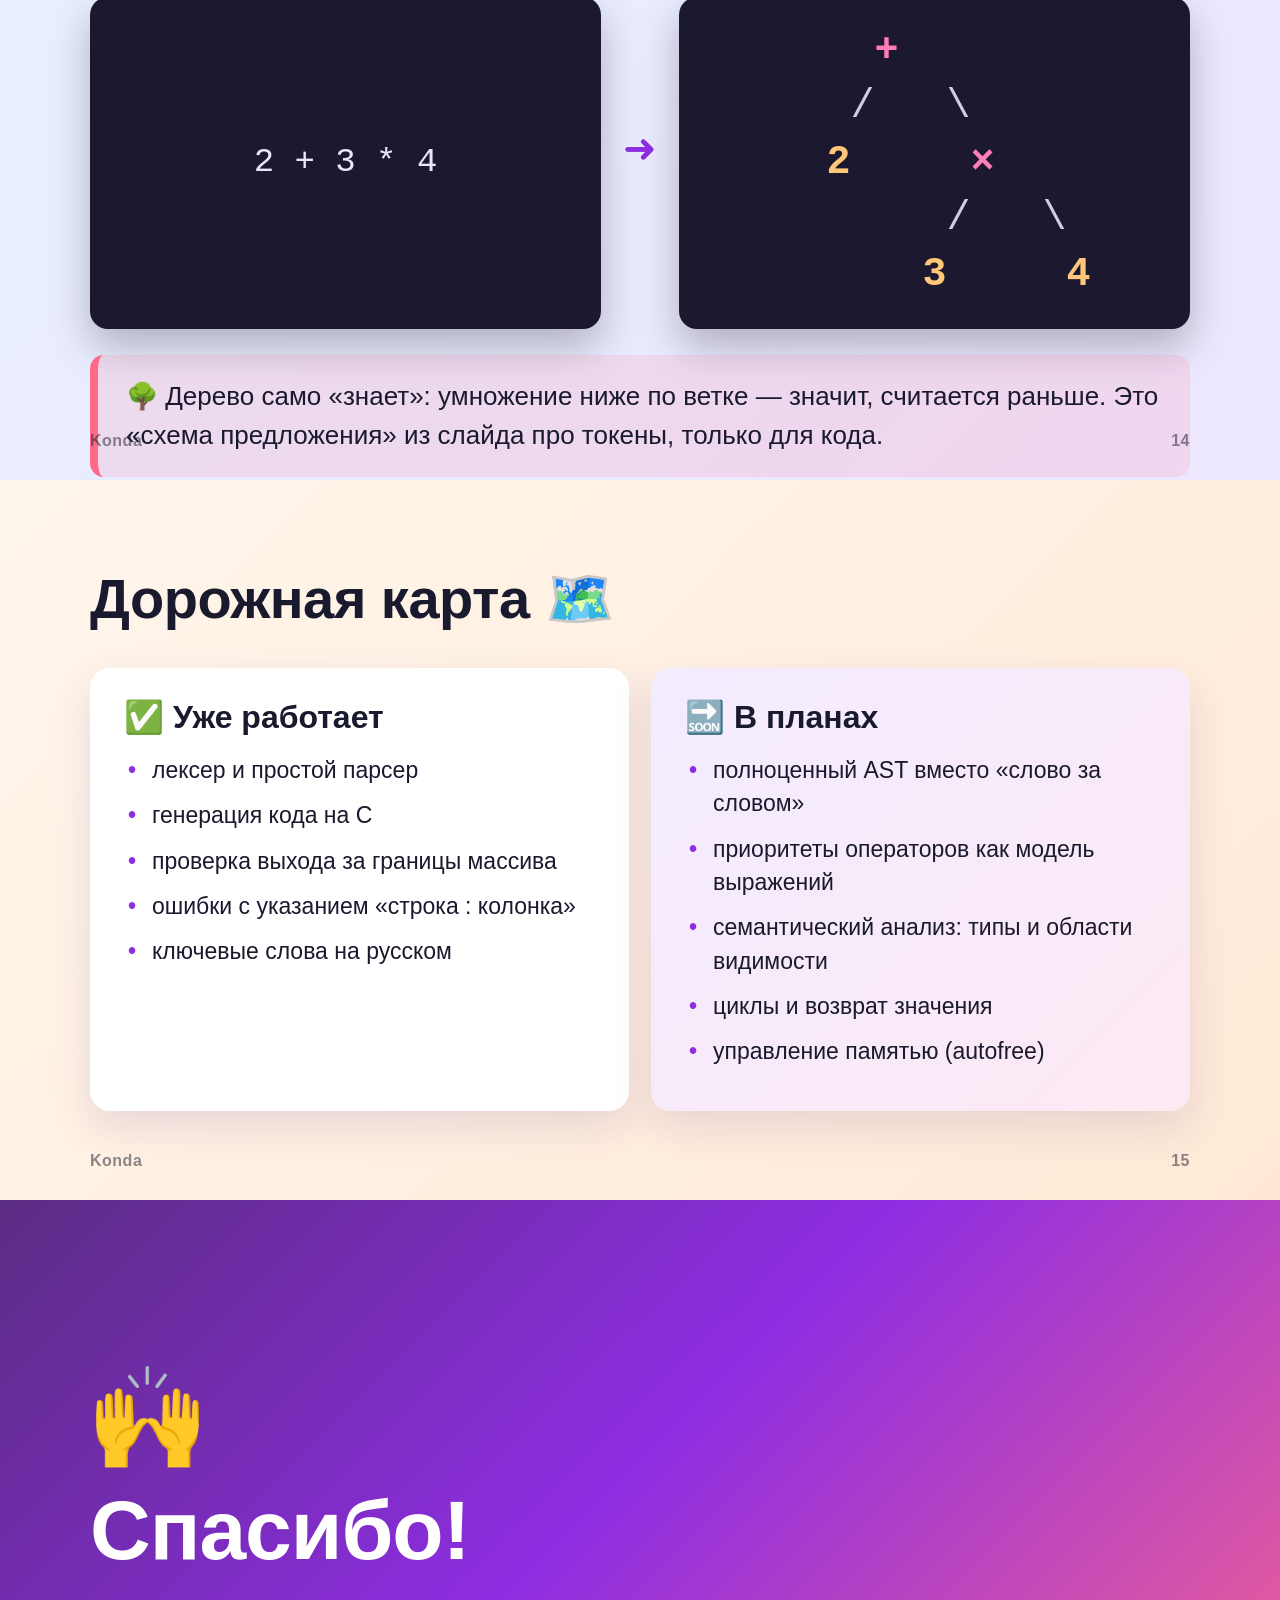
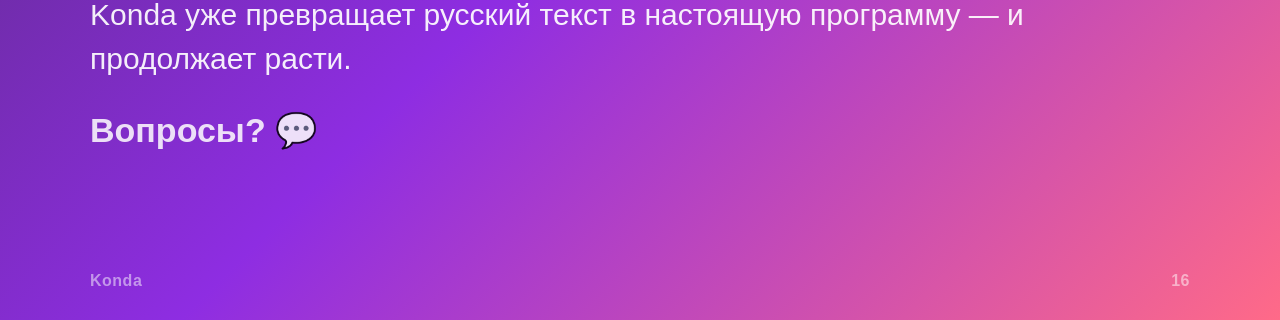
==== commit efd121f4: "docs: расширена презентация — развитие проекта и AST Добавлены 4 слайда (теперь 16): этапы компиляци" ====
--- a/docs/konda_presentation.html
+++ b/docs/konda_presentation.html
@@ -155,6 +155,32 @@
     box-shadow: 0 8px 20px rgba(142,45,226,.3);
   }
   .tok.p { background: #ff6a88; box-shadow: 0 8px 20px rgba(255,106,136,.3); }
+
+  /* дерево AST */
+  .tree {
+    font-family: "SF Mono", Menlo, monospace;
+    font-size: 40px; line-height: 1.4; white-space: pre;
+    background: #1b1830; color: #cfcbe8;
+    border-radius: 18px; padding: 26px 34px;
+    box-shadow: 0 18px 40px rgba(0,0,0,.25);
+    flex: 1; display: flex; align-items: center; justify-content: center;
+  }
+  .tree .op { color: #ff7eb6; font-weight: 700; }
+  .tree .nu { color: #ffc777; font-weight: 700; }
+
+  /* карточки дорожной карты */
+  .colcard {
+    background: #fff; border-radius: 20px; padding: 30px 34px; flex: 1;
+    box-shadow: 0 16px 40px rgba(90,60,140,.14);
+  }
+  .colcard.future { background: linear-gradient(135deg, #f3ecff 0%, #fce9f3 100%); }
+  .colcard h3 { font-size: 32px; margin-bottom: 18px; }
+  .colcard ul { list-style: none; }
+  .colcard ul li {
+    font-size: 23px; line-height: 1.45; margin: 12px 0;
+    padding-left: 28px; position: relative; font-weight: 500;
+  }
+  .colcard ul li::before { content: "•"; position: absolute; left: 4px; color: #8e2de2; font-weight: 700; }
 </style>
 </head>
 <body>
@@ -342,16 +368,85 @@
   <div class="foot"><span>Konda</span><span>12</span></div>
 </section>
 
-<!-- 13. Финал -->
+<!-- 13. Этапы компиляции (термины) -->
+<section class="slide bg-dark">
+  <h2>Как это устроено «по-взрослому» ⚙️</h2>
+  <div class="lead" style="opacity:.85; margin-bottom:4px;">Тот самый конвейер — но настоящими словами из мира компиляторов:</div>
+  <div class="pipe">
+    <div class="step"><span class="e">🔤</span><span class="t"><b>Лексер</b><br>режет текст<br>на токены</span></div>
+    <div class="arrow">→</div>
+    <div class="step"><span class="e">🧩</span><span class="t"><b>Парсер</b><br>собирает<br>структуру</span></div>
+    <div class="arrow">→</div>
+    <div class="step"><span class="e">🌳</span><span class="t"><b>AST</b><br>дерево<br>программы</span></div>
+    <div class="arrow">→</div>
+    <div class="step"><span class="e">🔍</span><span class="t"><b>Семантика</b><br>проверки:<br>типы, границы</span></div>
+    <div class="arrow">→</div>
+    <div class="step"><span class="e">🔁</span><span class="t"><b>Кодоген</b><br>пишет<br>код на C</span></div>
+  </div>
+  <div class="sub" style="margin-top:34px; text-align:center;">Konda сейчас в начале этого пути — и постепенно проходит его до конца.</div>
+  <div class="foot"><span>Konda</span><span>13</span></div>
+</section>
+
+<!-- 14. Что такое AST -->
+<section class="slide bg-sky">
+  <h2>Что такое AST? 🌳</h2>
+  <div class="lead" style="margin-bottom:4px;"><b>Абстрактное синтаксическое дерево</b> — структура программы в виде дерева.</div>
+  <div class="cols">
+    <div class="col">
+      <div class="label">сейчас: плоская цепочка</div>
+      <div class="code" style="flex:1; display:flex; align-items:center; justify-content:center; font-size:34px;">2 + 3 * 4</div>
+    </div>
+    <div class="arrow">➜</div>
+    <div class="col">
+      <div class="label">дерево: видна структура</div>
+      <div class="tree"><span>    <span class="op">+</span>
+   /   \
+  <span class="nu">2</span>     <span class="op">×</span>
+       /   \
+      <span class="nu">3</span>     <span class="nu">4</span></span></div>
+    </div>
+  </div>
+  <div class="callout">🌳 Дерево само «знает»: умножение ниже по ветке — значит, считается раньше. Это «схема предложения» из слайда про токены, только для кода.</div>
+  <div class="foot"><span>Konda</span><span>14</span></div>
+</section>
+
+<!-- 15. Дорожная карта -->
+<section class="slide bg-cream">
+  <h2>Дорожная карта 🗺️</h2>
+  <div class="cols" style="margin-top:10px;">
+    <div class="colcard">
+      <h3>✅ Уже работает</h3>
+      <ul>
+        <li>лексер и простой парсер</li>
+        <li>генерация кода на C</li>
+        <li>проверка выхода за границы массива</li>
+        <li>ошибки с указанием «строка : колонка»</li>
+        <li>ключевые слова на русском</li>
+      </ul>
+    </div>
+    <div class="colcard future">
+      <h3>🔜 В планах</h3>
+      <ul>
+        <li>полноценный AST вместо «слово за словом»</li>
+        <li>приоритеты операторов как модель выражений</li>
+        <li>семантический анализ: типы и области видимости</li>
+        <li>циклы и возврат значения</li>
+        <li>управление памятью (autofree)</li>
+      </ul>
+    </div>
+  </div>
+  <div class="foot"><span>Konda</span><span>15</span></div>
+</section>
+
+<!-- 16. Финал -->
 <section class="slide bg-title">
-  <div class="big-emoji">🚀</div>
-  <h1 style="font-size:80px;">Konda растёт</h1>
+  <div class="big-emoji">🙌</div>
+  <h1 style="font-size:84px;">Спасибо!</h1>
   <div class="lead" style="margin-top:20px; opacity:.92;">
-    Дальше — циклы, проверка типов, больше возможностей.
-    А пока он уже умеет превращать русский текст в настоящую программу.
-  </div>
-  <div class="sub" style="font-size:34px; margin-top:36px;"><b>Спасибо за внимание! Вопросы? 🙌</b></div>
-  <div class="foot"><span>Konda</span><span>13</span></div>
+    Konda уже превращает русский текст в настоящую программу — и продолжает расти.
+  </div>
+  <div class="sub" style="font-size:34px; margin-top:30px;"><b>Вопросы? 💬</b></div>
+  <div class="foot"><span>Konda</span><span>16</span></div>
 </section>
 
 </body>
